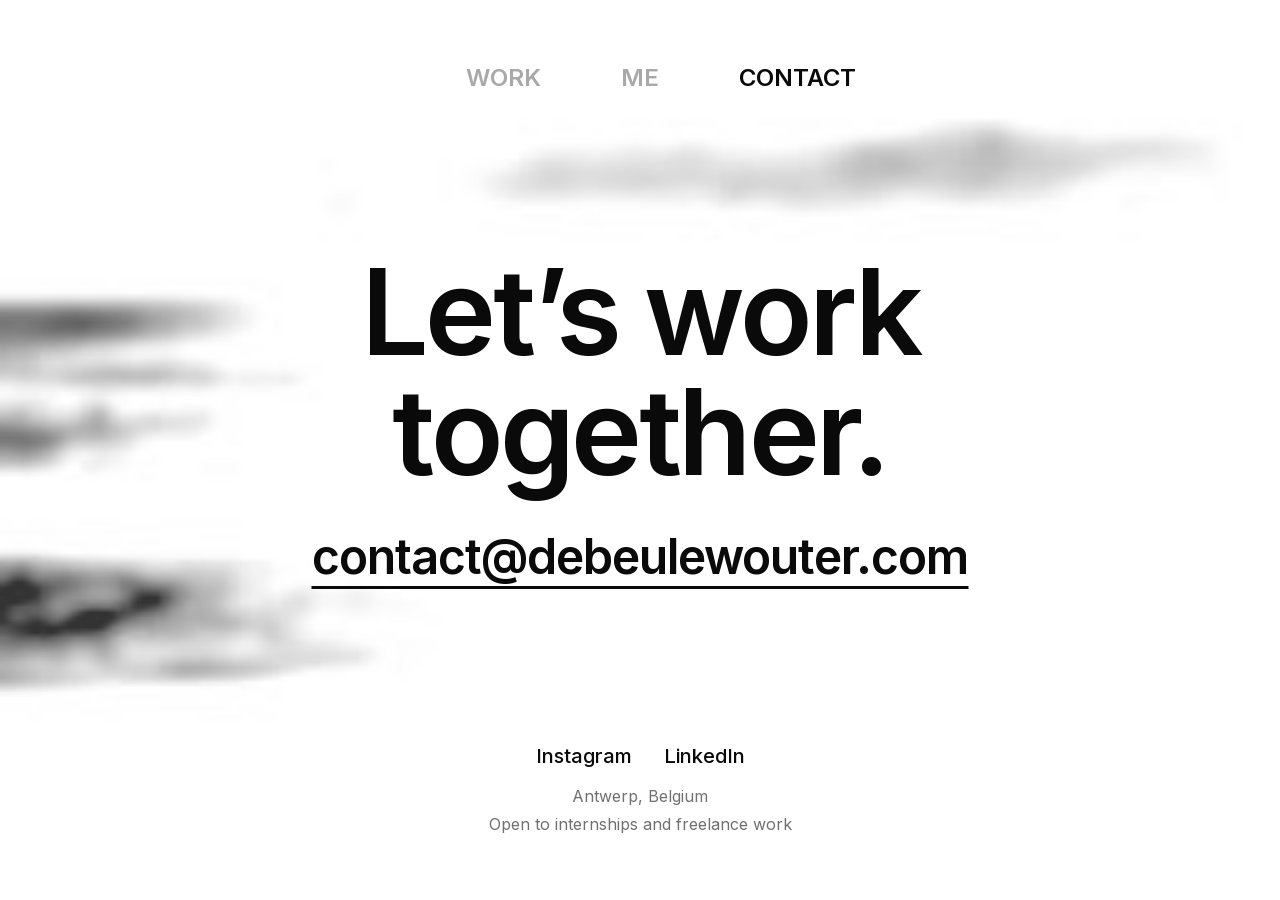
==== contact.html @ f474111e "upd" ====
<!DOCTYPE html>
<html lang="en">
<head>
  <meta charset="UTF-8">
  <meta name="viewport" content="width=device-width, initial-scale=1.0">
  <title>Contact · Wouter De Beule</title>

  <!-- De tekst die Google onder je naam toont, en het kaartje dat verschijnt als iemand je link deelt
       (WhatsApp, LinkedIn, iMessage). Het beeld heeft een volledig adres nodig, anders vinden die apps het niet. -->
  <meta name="description" content="Get in touch with Wouter De Beule, a graphic design student based in Antwerp. Open to internships and freelance work.">
  <meta property="og:type" content="website">
  <meta property="og:url" content="https://debeulewouter.com/contact.html">
  <meta property="og:title" content="Contact · Wouter De Beule">
  <meta property="og:description" content="Open to internships and freelance work.">
  <meta property="og:image" content="https://debeulewouter.com/images/project-02.jpg">
  <meta name="twitter:card" content="summary_large_image">

  <!-- Het lettertype staat in je eigen map: geen wachten op een andere server -->
  <link rel="preload" href="fonts/inter-latin.woff2" as="font" type="font/woff2" crossorigin>
  <link rel="stylesheet" href="css/style.css?v=2026-11-17c">

  <!-- Bewaart de video's op het toestel zodat ze meteen spelen (zie de uitleg bovenaan in js/videos.js).
       Staat hier en niet onderaan: de achtergrond heeft het nodig vóór de pagina getekend wordt. -->
  <script src="js/videos.js?v=2026-11-17"></script>

  <!-- Bezoekersstatistieken (Umami, zonder cookies). data-domains: alleen de echte site telt mee, niet je tests. -->
  <script defer src="https://cloud.umami.is/script.js" data-website-id="9738d61e-05c8-4a8d-b611-049cfe5210c3" data-domains="debeulewouter.com"></script>

  <!-- Staat je muis op een nav link? Dan haalt de browser die pagina alvast op,
       zodat de overgang meteen start als je klikt (Chrome, alleen via http zoals Live Server) -->
  <script type="speculationrules">
    { "prefetch": [{ "where": { "selector_matches": ".nav a" }, "eagerness": "moderate" }] }
  </script>
</head>
<body>

  <!-- PROEF: bewegende achtergrond. Een kleine, wazige video achter alles (zie .backdrop in css/style.css). -->
  <video class="backdrop" data-src="videos/backdrop.mp4?v=3" autoplay muted loop playsinline disablepictureinpicture aria-hidden="true" tabindex="-1"></video>

  <!-- De achtergrond loopt door van pagina naar pagina. Bij het verlaten bewaart de browser het beeld dat je
       op dat moment zag en de plek in de video. De volgende pagina toont dat beeld meteen (nog voor de video
       geladen is) en laat de video vanaf die plek verder lopen: je ziet geen sprong en geen herstart. -->
  <script>
    (() => {
      const video = document.currentScript.previousElementSibling;

      // Wat de vorige pagina bewaarde: het beeld dat je zag en de plek in de video
      const read = () => {
        try {
          return JSON.parse(sessionStorage.getItem('backdrop'));
        } catch (error) {
          return null;   // de browser mag niets onthouden (heel strenge privacy): de video begint dan vooraan
        }
      };

      // De video begint op de plek van het bewaarde beeld
      const resume = (saved) => {
        video.currentTime = saved.time;
        // Kent de video zijn lengte nog niet, dan onthoudt niet elke browser die plek: daarom nog eens zodra hij ze kent
        video.addEventListener('loadedmetadata', () => {
          if (Math.abs(video.currentTime - saved.time) > 0.1) video.currentTime = saved.time;
        }, { once: true });
      };

      // 1. Het bewaarde beeld staat er meteen, nog voor de video er is. Het begint even sterk als op de vorige
      //    pagina en gaat in 0,6 s zacht naar de sterkte van deze pagina (Work toont de achtergrond zachter).
      const saved = read();
      if (saved) {
        video.style.backgroundImage = `url(${saved.frame})`;
        video.animate([{ opacity: saved.level, offset: 0 }], { duration: 600, easing: 'ease' });   // offset 0 = het begin
      }

      // 2. De video zelf: van de schijf als hij daar bewaard is (zie js/videos.js), anders van het internet
      const source = video.dataset.src;
      const stored = typeof videoStore === 'undefined' ? Promise.resolve(null) : videoStore.local(source);
      stored.then((local) => {
        video.src = local || source;
        if (saved) resume(saved);
      });

      // 3. Bij het verlaten: bewaar het beeld van dit moment, de plek in de video en hoe sterk hij te zien was
      addEventListener('pagehide', () => {
        if (video.readyState < 2) return;   // nog geen beeld om te bewaren: het vorige blijft gelden
        const canvas = document.createElement('canvas');
        canvas.width = video.videoWidth;
        canvas.height = video.videoHeight;
        canvas.getContext('2d').drawImage(video, 0, 0);
        try {
          sessionStorage.setItem('backdrop', JSON.stringify({
            time: video.currentTime,
            frame: canvas.toDataURL('image/jpeg', 0.9),
            level: getComputedStyle(video).opacity,
          }));
        } catch (error) {
          // niets bewaard: de volgende pagina begint vooraan
        }
      });

      // Terug met de knop van de browser: die pagina staat er nog zoals je ze verliet, dus ook daar bijwerken
      addEventListener('pageshow', (event) => {
        const latest = event.persisted && read();
        if (latest) {
          video.style.backgroundImage = `url(${latest.frame})`;
          resume(latest);
        }
      });
    })();
  </script>

  <nav class="nav">
    <a href="work.html">WORK</a>
    <a href="me.html">ME</a>
    <a href="contact.html" aria-current="page">CONTACT</a>
  </nav>

  <main class="page page--contact">
    <section class="contact">

      <div class="contact__head">
        <h1 class="contact__title">Let’s work together.</h1>
        <a class="contact__mail" href="mailto:contact@debeulewouter.com">contact@debeulewouter.com</a>
      </div>

      <footer class="contact__footer">
        <!-- Je profielen. target="_blank" opent ze in een nieuw tabblad, zo blijft je portfolio open. -->
        <p class="contact__socials">
          <a href="https://www.instagram.com/debeulewouter/" target="_blank" rel="noopener">Instagram</a>
          <a href="https://www.linkedin.com/in/wouter-de-beule-013489438/" target="_blank" rel="noopener">LinkedIn</a>
        </p>
        <p class="contact__meta">Antwerp, Belgium</p>
        <p class="contact__meta">Open to internships and freelance work</p>
      </footer>

    </section>
  </main>
  <script src="js/nav.js?v=2026-11-06"></script>
  <script src="js/reveal.js?v=2026-11-06c"></script>

</body>
</html>
---- css/style.css ----
/* ==========================================================================
   1. Basis: kleuren, maten en lettertype op één plek
   ========================================================================== */

/* Inter, uit je eigen map. Eén bestand bevat alle diktes van 400 tot 600. */
@font-face {
  font-family: "Inter";
  font-style: normal;
  font-weight: 400 600;
  font-display: swap;
  src: url("../fonts/inter-latin.woff2") format("woff2");
}

:root {
  --black: #0a0a0a;
  --grey: #707070;
  --text: #4a4a4a;      /* lopende tekst: donkerder dan --grey, beter leesbaar */
  --light: #efefef;
  --white: #ffffff;

  /* De maateenheid van de site. Tot en met een scherm van 1920x1080 is dit gewoon 1px.
     Op een groter scherm groeit hij evenredig mee: op 4K is hij 2px en is alles precies twee keer zo groot.
     Schrijf maten daarom als calc(24 * var(--u)) in plaats van 24px (mobile en lage schermen mogen px gebruiken). */
  --u: max(1px, min(100vw / 1920, 100svh / 1080));

  --margin: calc(120 * var(--u));      /* marge links en rechts */
  --nav-top: calc(64 * var(--u));      /* afstand van de nav tot de bovenkant */
  --content-top: min(calc(80 * var(--u)), 8svh);  /* afstand tussen nav en content, kleiner op een laag scherm */

  /* Letterafstand. Inter is getekend voor kleine tekst: in een grote kop staan de letters daardoor te los.
     Hoe groter de letter, hoe dichter ze bij elkaar horen. Kleine tekst blijft zoals hij is. */
  --tracking-display: -0.03em;   /* de grote koppen */
  --tracking-title: -0.02em;     /* titels en grotere zinnen, vanaf ongeveer 20px */
}

*,
*::before,
*::after {
  box-sizing: border-box;
  margin: 0;
  padding: 0;
}

body {
  display: flex;
  flex-direction: column;
  min-height: 100svh;   /* svh: de hoogte die je echt ziet, ook met de balken van je gsm browser */
  font-family: "Inter", sans-serif;
  line-height: 1.2;
  color: var(--black);
  background: var(--white);
  -webkit-font-smoothing: antialiased;
}

/* Zetwerk zoals in InDesign: titels en korte zinnen in evenwichtige regels (balance),
   lopende tekst zonder eenzaam woordje op de laatste regel en met een rustige rechterkant (pretty).
   Zo stopt een regel niet op een rare plek. */
h1,
h2,
.case__story p:first-child {
  text-wrap: balance;
}

p,
dd {
  text-wrap: pretty;
}

/* Woorden die altijd samen op één regel blijven (bv. post-processing, nooit afbreken na "post-") */
.nowrap {
  white-space: nowrap;
}

a {
  color: inherit;
  text-decoration: none;
}

/* Tekst die je selecteert: zwart met witte letters, in plaats van het blauw van de browser */
::selection {
  background: var(--black);
  color: var(--white);
}

/* Geen grijs of blauw vlak meer als je op een gsm op een link of knop tikt */
a,
button {
  -webkit-tap-highlight-color: transparent;
}

/* Grijs vlak waar later een foto of beeld komt */
.placeholder {
  display: grid;
  place-items: center;
  background: var(--light);
  font-size: calc(14 * var(--u));
  font-weight: 500;
  color: var(--grey);
}


/* ==========================================================================
   2. Navigatie
   ========================================================================== */

/* Drie kolommen: links en rechts even breed, ME in het midden.
   Zo staat ME altijd exact in het midden van de pagina,
   ook al is CONTACT veel langer dan WORK. */
.nav {
  display: grid;
  grid-template-columns: 1fr auto 1fr;
  column-gap: calc(80 * var(--u));
  padding-top: var(--nav-top);
  font-size: calc(24 * var(--u));
  font-weight: 600;
}

.nav a:first-child {
  justify-self: end;
}

.nav a:last-child {
  justify-self: start;
}

.nav a {
  opacity: 0.35;
  transition: opacity 0.2s ease;
}

/* De pagina waar je bent, en de link waar je muis op staat (.is-hover zet js/nav.js) */
.nav a[aria-current="page"],
.nav a.is-hover {
  opacity: 1;
}

/* Klik: het woord veert een klein beetje in. Op de volgende pagina veert het terug (nav-release).
   will-change laat de grafische kaart schalen: de letters verspringen dan niet per pixel. */
@media (prefers-reduced-motion: no-preference) {
  .nav a {
    position: relative;
    transition: opacity 0.2s ease, scale 0.4s cubic-bezier(0.22, 1, 0.36, 1);
    will-change: scale;
  }

  /* :active zolang je indrukt, .is-pressed tot de pagina wisselt (js/nav.js) */
  .nav a:active,
  .nav a.is-pressed {
    scale: 0.94;
    transition-duration: 0.2s, 0.12s;
    transition-timing-function: ease, ease-out;
  }

  /* Onzichtbaar klikvlak, iets groter dan het woord. Zonder dit krimpt het woord onder je muis
     vandaan als je op de rand klikt: dan laat je naast de link los en telt de klik niet. */
  .nav a::after {
    content: "";
    position: absolute;
    inset: -8%;
  }
}

/* Home: alleen het woord PORTFOLIO in het midden. De letters komen één voor één van onder een rand
   omhoog, staan even stil en vertrekken dan één voor één naar boven. js/intro.js knipt het woord
   daarvoor in letters en gaat daarna door naar Work. Past altijd op één regel, ook op een smal scherm. */
.intro {
  flex: 1;
  display: grid;
  place-items: center;
  font-size: min(calc(120 * var(--u)), 15svh, 13vw);
  font-weight: 600;
  line-height: 1;
  letter-spacing: -0.02em;   /* hoofdletters hebben iets meer lucht nodig dan de andere grote koppen */
  opacity: 0;   /* onzichtbaar tot het lettertype er is, anders verspringen de letters */
}

.intro.is-playing {
  opacity: 1;
}

/* Het woord is een venster: wat erbuiten steekt, zie je niet. De letters staan eerst onder de rand,
   schuiven het venster in, en verlaten het later langs boven.
   line-height 0.8 maakt het venster net zo hoog als de hoofdletters zelf (met een haar speling voor de
   ronde letters, die altijd iets uitsteken): zo komen de letters precies uit hun eigen voetlijn. */
.intro__word {
  overflow: hidden;
  line-height: 0.8;
  white-space: nowrap;
}

.intro__letter {
  display: inline-block;   /* alleen zo kan een losse letter verschuiven */
}

/* Het tempo is dat van een filmtitel: niets heeft haast.
   --i is de plaats van de letter in het woord: elke letter start 55 milliseconden na de vorige.
   Binnenkomen: eerst 0,4 seconde stilte op het lege scherm, dan komen de letters. Ze remmen lang uit,
   zo landt elke letter zacht. Vertrekken start zacht en eindigt zacht: een letter die versnelt tot hij
   weg is, voelt alsof hij wordt afgekapt. */
@media (prefers-reduced-motion: no-preference) {
  .intro.is-playing .intro__letter {
    animation: letter-in 1.2s cubic-bezier(0.16, 1, 0.3, 1) backwards;
    animation-delay: calc(0.4s + var(--i) * 55ms);
  }

  /* .is-leaving zet js/intro.js erbij als het woord lang genoeg heeft gestaan */
  .intro.is-leaving .intro__letter {
    animation: letter-out 1.1s cubic-bezier(0.65, 0, 0.35, 1) forwards;
    animation-delay: calc(var(--i) * 55ms);
  }
}

@keyframes letter-in {
  from {
    translate: 0 105%;
  }
}

@keyframes letter-out {
  to {
    translate: 0 -105%;
  }
}

/* Wie "minder beweging" aanzet: het woord staat er meteen en vervaagt bij het vertrek */
@media (prefers-reduced-motion: reduce) {
  .intro.is-leaving {
    animation: intro-out 0.6s ease forwards;
  }
}

@keyframes intro-out {
  to {
    opacity: 0;
  }
}

/* Na de intro (work.html zet dan .from-intro op de pagina) bouwt Work zich trager op dan na een gewone klik.
   De intro is traag en rustig: valt de pagina er in het gewone tempo achteraan, dan voelt dat als een sprong.
   Eerst vaagt het menu in op het lege scherm. Terwijl dat nog bezig is, beginnen de kaarten, later en trager
   dan anders: de drie --piece getallen hieronder nemen het over van de gewone waarden in sectie 8 (piece-in).
   Ze staan op de Work pagina zelf en niet op html: zo opent een project daarna in het gewone tempo. */
@media (prefers-reduced-motion: no-preference) {
  /* Het menu: begint 0,3 seconde na het laden en doet er 2,6 seconden over, met een gelijkmatige
     curve die traag begint en traag eindigt. Een curve die vooraan hard gaat (zoals die van de kaarten)
     maakt het menu in een halve seconde al bijna zichtbaar: dat voelt snel. */
  html.from-intro .nav {
    animation: nav-in 2.6s cubic-bezier(0.37, 0, 0.63, 1) 0.3s backwards;
  }

  html.from-intro .page--work {
    --piece-wait: 1.3s;    /* zo lang na het laden start het eerste stuk: het menu is dan ongeveer half zichtbaar */
    --piece-step: 0.45s;   /* tijd tussen twee stukken */
    --piece-time: 2.2s;    /* zo lang doet elk stuk erover */
  }
}

@keyframes nav-in {
  from {
    opacity: 0;
  }
}


/* ==========================================================================
   3. Pagina inhoud
   ========================================================================== */

.page {
  flex: 1;
  padding: var(--content-top) var(--margin) var(--margin);
}


/* ==========================================================================
   4. Work: carrousel met projecten
   ========================================================================== */

/* De pagina vult het scherm. Carrousel en bolletjes staan verticaal in het midden,
   met boven en onder evenveel ruimte. De auto marges centreren, maar duwen op een
   klein scherm niets boven de nav uit (dat zou justify-content: center wel doen). */
.page--work {
  display: flex;
  flex-direction: column;
  padding-bottom: var(--content-top);
}

/* De rij met kaarten. Scrollen doet de browser zelf: met je trackpad of je vinger.
   scroll-snap laat elke kaart in het midden vastklikken.
   De rij loopt tot aan de randen van het scherm (negatieve marge),
   en de padding zorgt dat de eerste en laatste kaart ook in het midden kunnen staan.
   De kaart is nooit breder dan 840 px, en past altijd in de hoogte van het scherm. */
.work-grid {
  --card-width: min(calc(840 * var(--u)), 50vw, (100svh - calc(394 * var(--u))) * 1.5);

  position: relative;   /* js/work.js meet de kaarten vanaf hier */
  display: flex;
  gap: calc(48 * var(--u));
  margin-top: auto;
  margin-inline: calc(-1 * var(--margin));
  padding-inline: calc((100vw - var(--card-width)) / 2);
  /* Ruimte onderaan voor de kaarten die binnenkomen (piece-in), anders knipt de rij hun tekst af.
     De negatieve marge haalt die ruimte weer weg: alles blijft op dezelfde plek staan.
     Iets meer dan de 16px van de animatie: Firefox rondt soms een pixel af naar boven. */
  padding-bottom: 20px;
  margin-bottom: -20px;
  overflow-x: auto;
  overscroll-behavior-x: contain;
  scroll-snap-type: x mandatory;
  scrollbar-width: none;
}

.work-grid::-webkit-scrollbar {
  display: none;
}

/* Een kaart: het beeld over de hele breedte, daaronder de titel links en het jaar rechts,
   en het soort project klein eronder */
.card {
  display: grid;
  flex: 0 0 var(--card-width);
  grid-template-columns: minmax(0, 1fr) auto;
  align-content: start;
  column-gap: calc(16 * var(--u));
  scroll-snap-align: center;
}

/* De kaart in het midden is groot, de buren kleiner en vager.
   De browser koppelt deze animatie zelf aan het scrollen van de rij (view timeline).
   Dat draait buiten JavaScript om, op de grafische kaart: vloeiend, ook bij heel snel scrollen.
   Het bereik loopt van één kaartbreedte rechts van het midden tot één kaartbreedte links ervan.
   Oudere browsers slaan dit over, daar doet js/work.js het. */
@supports (animation-timeline: view()) {
  .card {
    animation: card-focus linear both;
    animation-timeline: view(inline);
    animation-range:
      cover calc(50% - var(--card-width))
      cover calc(50% + var(--card-width));
  }
}

@keyframes card-focus {
  0%,
  100% {
    scale: 0.9;
    opacity: 0.4;
  }

  50% {
    scale: 1;
    opacity: 1;
  }
}

.card__image {
  grid-column: 1 / -1;
  aspect-ratio: 3 / 2;
  margin-bottom: calc(16 * var(--u));
  overflow: hidden;
}

/* Video vult het kader. Klikken en vegen gaan door naar de kaart eronder. */
.card__image video {
  display: block;
  width: 100%;
  height: 100%;
  object-fit: cover;
  pointer-events: none;
}

.card__title {
  align-self: baseline;
  font-size: calc(24 * var(--u));
  font-weight: 600;
  letter-spacing: var(--tracking-title);
}

/* Het jaar rechts, op dezelfde lijn als de titel */
.card__year {
  align-self: baseline;
  font-size: calc(16 * var(--u));
  color: var(--grey);
}

.card__meta {
  grid-column: 1 / -1;
  margin-top: calc(6 * var(--u));
  font-size: calc(16 * var(--u));
  color: var(--grey);
}

/* "Coming soon": ziet eruit als een kaart, maar je kunt hem niet openen */
.card--soon {
  cursor: default;
}

.card--soon .card__image {
  letter-spacing: 0.12em;
}

.card--soon .card__title {
  color: var(--grey);
}

/* Onder de carrousel: de bolletjes */
.work-nav {
  display: flex;
  justify-content: center;
  margin-top: calc(32 * var(--u));
  margin-bottom: auto;
}

.work-dots {
  display: flex;
}

/* Maar één kaart: geen bolletjes (zie js/work.js) */
.work-dots[hidden] {
  display: none;
}

/* Het actieve bolletje wordt een streepje.
   De padding maakt de knop groter om op te klikken, zonder dat je het ziet. */
.work-dots__dot {
  width: calc(22 * var(--u));
  height: calc(22 * var(--u));
  padding: calc(8 * var(--u));
  border: 0;
  border-radius: calc(11 * var(--u));
  background: var(--black);
  background-clip: content-box;
  opacity: 0.2;
  cursor: pointer;
  transition: width 0.3s ease, opacity 0.3s ease;
}

/* aria-current zet js/work.js: zo hoort ook een schermlezer welk bolletje actief is, net als in de nav */
.work-dots__dot[aria-current="true"] {
  width: calc(40 * var(--u));
  opacity: 1;
}

@media (hover: hover) and (pointer: fine) {
  /* Met de muis kun je de carrousel slepen */
  .work-grid {
    cursor: grab;
  }
}

/* Tijdens het slepen: geen vastklikken (dat doet JavaScript bij het loslaten) en geen tekst selecteren */
.work-grid.is-dragging {
  scroll-snap-type: none;
  cursor: grabbing;
  user-select: none;
}

.work-grid.is-dragging .card {
  cursor: grabbing;
}


/* ==========================================================================
   5. Projectpagina: één project groot, als case study
   ========================================================================== */

/* Voorkomt dat de Work pagina eronder scrolt terwijl een project open is */
.no-scroll {
  overflow: hidden;
}

/* Een wit scherm over de hele Work pagina */
.project {
  position: fixed;
  inset: 0;
  z-index: 10;
  overflow: hidden;
  background: var(--white);
  opacity: 0;
  visibility: hidden;
  transition: opacity 0.3s ease, visibility 0.3s ease;
}

/* Terug met de terugknop van de browser: het project is meteen weg, zonder vervagen (zie js/project.js).
   Staat boven .is-open, zodat een project daarna weer gewoon invaagt. */
.project.is-instant {
  transition: none;
}

/* Meteen zichtbaar bij openen, zodat het kruisje direct focus kan krijgen */
.project.is-open {
  opacity: 1;
  visibility: visible;
  transition: opacity 0.3s ease, visibility 0s;
}

/* Het project vult het scherm en scrolt zelf naar beneden.
   Onderaan evenveel witruimte als links en rechts. */
.project__page {
  display: flex;
  flex-direction: column;
  height: 100%;
  overflow-y: auto;
  overscroll-behavior: contain;
  padding-bottom: var(--nav-top);
}

/* De bovenste rij van een project: een witte strook met rechts het kruisje, op de hoogte van het menu.
   Scrolt de pagina (op een gsm), dan blijft de strook bovenaan staan (sticky) en schuift het beeld
   eronderdoor: het kruisje staat dus altijd op wit. */
.project__bar {
  position: sticky;
  top: 0;
  z-index: 1;
  display: flex;
  justify-content: flex-end;
  padding: calc(var(--nav-top) - calc(10 * var(--u))) var(--margin) calc(22 * var(--u));
  background: var(--white);
}

/* Kruisje en geluidsknop: alleen het icoon, zonder bolletje eromheen (fijne lijnen, zie de svg's
   in work.html). De knop zelf is een onzichtbaar vlak van 48px rond het icoon, zodat je er makkelijk
   op klikt of tikt. */
.project__close,
.project__sound {
  display: grid;
  place-items: center;
  width: calc(48 * var(--u));
  height: calc(48 * var(--u));
  padding: 0;
  border: 0;
  background: none;
  cursor: pointer;
  outline: none;   /* geen rand eromheen als hij focus krijgt */
}

.project__close svg,
.project__sound svg {
  width: calc(24 * var(--u));
  height: calc(24 * var(--u));
}

/* Het kruisje is zwart op wit. De knop schuift 16px naar rechts, zodat de lijnen van het kruisje zelf
   (niet het onzichtbare vlak errond) gelijk liggen met de rechterrand van de pagina. */
.project__close {
  margin-right: calc(-16 * var(--u));
  color: var(--black);
}

/* Het kruisje draait een kwartslag als je muis erover gaat, en veert licht in als je klikt.
   Draaien alleen op toestellen met een muis: op een gsm blijft :hover hangen na een tik. */
@media (prefers-reduced-motion: no-preference) {
  .project__close {
    transition: rotate 0.5s cubic-bezier(0.22, 1, 0.36, 1), scale 0.3s cubic-bezier(0.22, 1, 0.36, 1);
  }

  .project__close:active {
    scale: 0.92;
    transition-duration: 0.5s, 0.12s;
  }
}

@media (hover: hover) {
  .project__close:hover {
    rotate: 90deg;
  }
}

/* Geluid: in de hoek rechtsonder van de grote video, een wit icoon in dezelfde stijl als het kruisje,
   met links ervan het schuifje voor het volume (.project__volume, verderop).
   Een zachte schaduw onder de lijnen houdt alles zichtbaar op een licht beeld.
   Alleen zichtbaar als de video groot staat én geluid heeft (zie js/project.js), en boven de laag met de
   grote video, anders kun je er niet op klikken. js/project.js zet in --zoom-right en --zoom-bottom
   waar die hoek ligt; --sound-gap is de afstand tot de rand van de video. */
.project__audio {
  --sound-gap: calc(16 * var(--u));
  position: fixed;
  right: calc(var(--zoom-right, 0px) + var(--sound-gap));
  bottom: calc(var(--zoom-bottom, 0px) + var(--sound-gap));
  z-index: 3;
  color: var(--white);
  filter: drop-shadow(0 1px 3px rgb(10 10 10 / 55%));
  opacity: 0;
  translate: 0 calc(8 * var(--u));
  visibility: hidden;   /* zie je hem niet, dan kom je er met de Tab toets ook niet op */
  pointer-events: none;
  /* Weggaan: meteen (0.12s), zodra de video begint te krimpen. Anders blijft het icoon los op het scherm hangen. */
  transition: opacity 0.12s ease, visibility 0.12s, translate 0s 0.12s;
}

/* Binnenkomen: pas als de video groot staat (die groeit 0.6s, zie zoomIn in js/project.js),
   dan vaagt het icoon in en schuift het een klein stukje omhoog naar zijn plek. */
.project.is-zoomed.has-sound .project__audio {
  opacity: 1;
  translate: 0 0;
  visibility: visible;
  pointer-events: auto;
  transition: opacity 0.4s ease 0.5s, visibility 0s 0.5s, translate 0.5s cubic-bezier(0.22, 1, 0.36, 1) 0.5s;
}

.project__sound {
  color: inherit;
}

/* Eén icoon tegelijk: golfjes (geluid aan) of een kruisje naast de luidspreker (geluid uit) */
.project__sound[aria-pressed="true"] .sound-off,
.project__sound[aria-pressed="false"] .sound-on {
  display: none;
}

/* Het schuifje voor het volume: een dunne witte lijn met een bolletje, links van het icoon.
   Zonder muis (gsm, tablet) bestaat het niet: daar regel je het volume met de knoppen van je toestel. */
.project__volume {
  display: none;
}

@media (hover: hover) and (pointer: fine) {
  /* --volume (0 tot 1) zet js/project.js: tot daar is de lijn helemaal wit, de rest is half doorzichtig.
     Het schuifje is even hoog als het icoon, zo ga je met je muis van het ene naar het andere
     zonder dat het weer dichtklapt. Dicht: onzichtbaar en een stukje naar rechts, achter het icoon. */
  .project__volume {
    --thumb: calc(12 * var(--u));
    --fill: calc(var(--thumb) / 2 + var(--volume, 1) * (100% - var(--thumb)));
    display: block;
    position: absolute;
    right: 100%;
    top: calc(50% - 24 * var(--u));
    width: calc(104 * var(--u));
    height: calc(48 * var(--u));
    margin: 0;
    padding: 0;
    appearance: none;
    -webkit-appearance: none;
    background: linear-gradient(to right, var(--white) var(--fill), rgb(255 255 255 / 40%) var(--fill)) center / 100% calc(2 * var(--u)) no-repeat;
    cursor: pointer;
    outline: none;
    opacity: 0;
    translate: calc(20 * var(--u)) 0;
    clip-path: inset(0 0 0 100%);   /* de lijn groeit van rechts naar links uit het icoon */
    pointer-events: none;
    /* Dichtgaan: even wachten (0.25s), zodat het niet dichtklapt als je muis er net naast schiet */
    transition: opacity 0.3s ease 0.25s, translate 0.4s cubic-bezier(0.4, 0, 0.2, 1) 0.25s, clip-path 0.4s cubic-bezier(0.4, 0, 0.2, 1) 0.25s;
  }

  /* Open: muis op het icoon of het schuifje, tijdens het slepen, of als je er met de Tab toets op staat */
  .project__audio:hover .project__volume,
  .project__volume:active,
  .project__audio:has(:focus-visible) .project__volume {
    opacity: 1;
    translate: 0 0;
    clip-path: inset(0);
    pointer-events: auto;
    transition: opacity 0.3s ease, translate 0.5s cubic-bezier(0.22, 1, 0.36, 1), clip-path 0.5s cubic-bezier(0.22, 1, 0.36, 1);
  }

  /* De lijn tekenen we zelf (background hierboven), dus de baan van de browser is leeg */
  .project__volume::-webkit-slider-runnable-track {
    height: 100%;
    background: none;
  }

  .project__volume::-moz-range-track {
    background: none;
  }

  /* Het bolletje. Bij WebKit staat het bovenaan in de baan, dus schuiven we het zelf naar het midden. */
  .project__volume::-webkit-slider-thumb {
    -webkit-appearance: none;
    width: var(--thumb);
    height: var(--thumb);
    margin-top: calc(18 * var(--u));   /* (48 - 12) / 2 */
    border: 0;
    border-radius: 50%;
    background: var(--white);
  }

  .project__volume::-moz-range-thumb {
    width: var(--thumb);
    height: var(--thumb);
    border: 0;
    border-radius: 50%;
    background: var(--white);
  }
}

/* Twee kolommen: links het beeld, rechts de titel en de info.
   Het beeld heeft de vorm van de video zelf (--hero-ratio, breedte gedeeld door hoogte, gezet door
   js/project.js), zo wordt er nooit iets weggesneden. Het is zo groot dat alles op het scherm past:
   de schermhoogte min de rij met het kruisje bovenaan (nav-top + 64px) en de witruimte onderaan (nav-top).
   Het beeld neemt nooit meer dan --hero-share van de breedte, zodat de tekst genoeg plaats heeft.
   --hero-size is de breedte van het beeld. Blijft er hoogte over, dan staat alles in het midden. */
.project__intro {
  --hero-ratio: 1;
  --hero-share: 0.55;
  --hero-size: min((100svh - 2 * var(--nav-top) - calc(64 * var(--u))) * var(--hero-ratio), (100vw - 2 * var(--margin)) * var(--hero-share));
  --hero-scale: 1;   /* js/project.js zet dit lager als de tekst anders niet past */
  display: grid;
  flex: 1 0 auto;
  align-content: center;
  grid-template-columns: calc(var(--hero-size) * var(--hero-scale)) minmax(0, 1fr);
  gap: clamp(calc(48 * var(--u)), 5vw, calc(96 * var(--u)));
  padding: 0 var(--margin);   /* de ruimte erboven zit in de rij met het kruisje (.project__bar) */
}

/* Een liggende video (16:9) mag breder zijn: anders wordt hij lager dan de tekst ernaast */
.project__intro--wide {
  --hero-share: 0.58;
}

/* Naast een brede video is de tekstkolom smaller: een kleinere titel blijft op één regel */
@media (min-width: 769px) and (min-height: 561px) and (orientation: landscape) {
  .project__intro--wide .project__title {
    font-size: clamp(calc(32 * var(--u)), min(3vw, 5.5svh), calc(96 * var(--u)));
  }
}

.project__hero {
  align-self: center;   /* is de tekst toch hoger dan het beeld (heel kleine schermen), dan staat het beeld in het midden ernaast */
  aspect-ratio: var(--hero-ratio);
  font-size: calc(14 * var(--u));
}

/* Een video in het project kun je aanklikken om hem groot te bekijken (zie js/project.js) */
.project__hero:has(video) {
  cursor: zoom-in;
}

/* De laag waarin de video groot staat. De rest van het project vervaagt eronder. */
.project-zoom {
  position: fixed;
  inset: 0;
  z-index: 2;
  cursor: zoom-out;
  outline: none;
}

.project-zoom video {
  position: fixed;
  display: block;
  object-fit: cover;
  transform-origin: 0 0;
}

.project__page {
  transition: opacity 0.4s ease;
}

.project.is-zoomed .project__page {
  opacity: 0;
  pointer-events: none;
}

.project__hero img,
.project__hero video {
  display: block;
  width: 100%;
  height: 100%;
  object-fit: cover;
}

/* Het beeld dat bij openen en sluiten vliegt: de zichtbare rechthoek met het beeld erin (zie js/project.js) */
.project-ghost {
  position: fixed;
  z-index: 11;
  overflow: hidden;
  pointer-events: none;
  transform-origin: 0 0;
}

.project-ghost__image {
  width: 100%;
  height: 100%;
}

/* Rechterkolom: titel, verhaal en info. De tekst hangt aan het beeld: de kolom is even hoog als het beeld,
   de titel begint op de bovenrand en de info eindigt op de onderrand (zie .case__info). Zo delen tekst
   en beeld drie lijnen: boven, onder en links.
   De tekst wordt nooit kleiner gemaakt om te passen (dan wordt hij slecht leesbaar):
   past hij niet, dan maakt js/project.js het beeld kleiner (--hero-scale). */
.project__content {
  display: flex;
  flex-direction: column;
  align-self: stretch;
  min-width: 0;
}

/* De letters groeien mee met de breedte en de hoogte van je scherm.
   margin-top: een hoofdletter begint 0.14em onder de bovenkant van zijn regel. Zoveel schuift de titel
   omhoog, zodat de bovenkant van de letters zelf (niet van de lege ruimte erboven) gelijk ligt met het beeld. */
.project__title {
  margin-top: -0.14em;
  font-size: clamp(calc(40 * var(--u)), min(5vw, 9svh), calc(96 * var(--u)));
  font-weight: 600;
  line-height: 1;
  letter-spacing: var(--tracking-display);
}

.project__case {
  display: flex;
  flex: 1;
  flex-direction: column;
  gap: clamp(calc(24 * var(--u)), 4.5svh, calc(48 * var(--u)));
  max-width: calc(760 * var(--u));   /* op een breed scherm geen eindeloos lange regels */
  margin-top: clamp(calc(20 * var(--u)), 3.5svh, calc(40 * var(--u)));
}

/* De info: een lijstje onder elkaar, links een klein grijs label en rechts de waarde, op dezelfde lijn.
   Geen lijnen. Bij elk project en op elk scherm dezelfde vorm: zo past het altijd, hoe lang een waarde ook is.
   margin-top auto duwt het lijstje naar de onderkant van de kolom, dus naar de onderrand van het beeld.
   De kleine negatieve marge onderaan zet de letters van de laatste regel op die rand (onder de letters
   zit altijd wat lege ruimte in een regel). */
.case__info {
  display: flex;
  order: 1;
  flex-direction: column;
  gap: clamp(calc(12 * var(--u)), 2svh, calc(20 * var(--u)));
  margin-top: auto;
  margin-bottom: calc(-4 * var(--u));
}

.case__info > div {
  display: flex;
  align-items: baseline;
  gap: calc(16 * var(--u));
}

.case__info dt {
  flex: 0 0 3.5em;   /* alle labels even breed: zo beginnen de waarden mooi onder elkaar */
  font-size: clamp(calc(14 * var(--u)), 1.5svh, calc(15 * var(--u)));
  color: var(--grey);
}

.case__info dd {
  font-size: clamp(calc(16 * var(--u)), 1.7svh, calc(18 * var(--u)));
  font-weight: 500;
}

/* De eerste zin groot, de rest rustiger in donkergrijs. Nooit kleiner dan 16px. */
.case__story {
  display: flex;
  flex-direction: column;
  gap: clamp(calc(12 * var(--u)), 2.2svh, calc(24 * var(--u)));
  font-size: clamp(calc(16 * var(--u)), min(1.05vw, 1.9svh), calc(20 * var(--u)));
  line-height: 1.55;
  color: var(--text);
}

.case__story p:first-child {
  font-size: clamp(calc(20 * var(--u)), min(1.7vw, 3svh), calc(32 * var(--u)));
  font-weight: 500;
  line-height: 1.3;
  letter-spacing: var(--tracking-title);
  color: var(--black);
}

@media (prefers-reduced-motion: reduce) {
  .project,
  .project__page,
  .project__close,
  .project__audio,
  .project .project__audio .project__volume {   /* zo lang geschreven om te winnen van de :hover regel van het schuifje */
    transition: none;
  }
}


/* ==========================================================================
   6. Me: foto links, tekst rechts
   ========================================================================== */

/* Ook Me past op het scherm zonder scrollen: de pagina is precies zo hoog als het scherm,
   en de foto krijgt de plaats die overblijft onder de nav. */
body:has(.page--me) {
  height: 100svh;
}

.page--me {
  display: flex;
  flex-direction: column;
  min-height: 0;
}

.me {
  display: grid;
  flex: 1;
  grid-template-columns: 1fr 1fr;
  grid-template-rows: minmax(0, 1fr);
  align-items: center;
  gap: calc(96 * var(--u));
  min-height: 0;
}

/* <picture> is alleen een doosje rond de foto om uit twee bestanden te kiezen (zie me.html).
   Voor de opmaak bestaat het niet: de foto zelf blijft het stuk dat de plaats inneemt. */
.me picture {
  display: contents;
}

/* <source> toont zelf niets, maar zou anders wel een vakje in het rooster innemen */
.me source {
  display: none;
}

/* De foto is nooit hoger dan de plaats die er is.
   Is het scherm laag, dan wordt het kader iets breder dan hoog en valt er wat van de foto weg. */
.me__photo {
  width: 100%;
  height: auto;
  max-height: 100%;
  aspect-ratio: 816 / 787;
  object-fit: cover;   /* vult het kader, wat te veel is valt aan de randen weg */
  object-position: 50% 10%;   /* snijden we bij, dan vooral onderaan: je hoofd blijft altijd in beeld */
}

.me__text {
  display: flex;
  flex-direction: column;
  gap: calc(40 * var(--u));
}

.me__title {
  font-size: calc(64 * var(--u));
  font-weight: 600;
  line-height: 1.1;
  letter-spacing: var(--tracking-display);
}

/* Donkergrijs zoals het verhaal op de projectpagina: de kop is zwart, de lopende tekst rustiger */
.me__intro {
  font-size: calc(24 * var(--u));
  line-height: 1.5;
  letter-spacing: var(--tracking-title);
  color: var(--text);
}


/* ==========================================================================
   7. Contact: kop in het midden, info als footer onderaan
   ========================================================================== */

/* De pagina vult het hele scherm. Onderaan dezelfde ruimte als de nav bovenaan. */
.page--contact {
  display: flex;
  flex-direction: column;
  padding-bottom: var(--nav-top);
}

.contact {
  display: flex;
  flex: 1;
  flex-direction: column;
  gap: var(--content-top);
  width: 100%;
}

/* margin-block: auto verdeelt de vrije ruimte gelijk boven en onder de kop.
   Zo staat hij precies in het midden tussen de nav en de footer. */
.contact__head {
  display: flex;
  flex-direction: column;
  align-items: center;
  gap: min(calc(40 * var(--u)), 4svh);
  margin-block: auto;
  text-align: center;
}

.contact__title {
  font-size: min(calc(120 * var(--u)), 15svh);   /* op een laag scherm iets kleiner, zodat alles past */
  font-weight: 600;
  line-height: 1;
  letter-spacing: var(--tracking-display);
}

.contact__mail {
  font-size: min(calc(48 * var(--u)), 6svh);
  font-weight: 600;
  letter-spacing: var(--tracking-title);
  text-decoration: underline;
  /* De lijn net onder de staartjes van j en g, en zonder onderbrekingen.
     Anders blijft er tussen @ en g een los stukje lijn over dat op een punt lijkt. */
  text-underline-offset: 0.25em;
  text-decoration-thickness: 0.06em;
  text-decoration-skip-ink: none;
}

/* Footer: socials op één regel, daaronder locatie en beschikbaarheid in het grijs */
.contact__footer {
  display: flex;
  flex-direction: column;
  align-items: center;
  gap: calc(4 * var(--u));
  text-align: center;
}

.contact__socials {
  display: flex;
  gap: calc(32 * var(--u));
  margin-bottom: calc(12 * var(--u));
  font-size: calc(20 * var(--u));
  font-weight: 500;
}

/* Alleen met een muis: op een touchscherm blijft :hover hangen na een tik */
@media (hover: hover) {
  .contact__socials a:hover {
    text-decoration: underline;
  }
}

.contact__meta {
  font-size: calc(16 * var(--u));
  line-height: 1.5;
  color: var(--grey);
}


/* ==========================================================================
   8. Overgangen tussen pagina's
   ========================================================================== */

/* Klik je naar een andere pagina, dan maakt de browser een foto van de oude en de nieuwe
   pagina en animeert hij daartussen (View Transitions). Geen JavaScript nodig.
   Browsers die dit nog niet kennen, wisselen gewoon zoals vroeger. */
@view-transition {
  navigation: auto;
}

/* Elk woord in de nav krijgt een eigen naam. Staat het op de nieuwe pagina ergens anders
   of groter, dan vliegt het van de oude plek naar de nieuwe.
   Zo krimpen de grote woorden van Home naar de nav bovenaan. */
.nav a:nth-child(1) {
  view-transition-name: nav-work;
}

.nav a:nth-child(2) {
  view-transition-name: nav-me;
}

.nav a:nth-child(3) {
  view-transition-name: nav-contact;
}

::view-transition-group(*) {
  animation-duration: 0.5s;
  animation-timing-function: cubic-bezier(0.22, 1, 0.36, 1);
}

/* De inhoud van de pagina (alles in <main>) krijgt ook een eigen naam. Zo wisselt alleen de inhoud,
   en schuift wat erachter ligt (de achtergrondvideo) niet mee weg. */
main {
  view-transition-name: page;
}

/* Wat achter de inhoud ligt doet niet mee aan de overgang: daar maakt de browser geen foto van.
   Een foto staat stil, en zo bleef de achtergrond bij elke wissel een halve seconde hangen.
   Nu zie je meteen de echte video van de nieuwe pagina, en die loopt verder waar de vorige stopte
   (zie het script na de <video class="backdrop"> in elke pagina). */
:root {
  view-transition-name: none;
}

/* De inhoud: de oude schuift snel een beetje omhoog en vervaagt,
   daarna komt de nieuwe van iets lager in beeld. */
::view-transition-old(page) {
  animation: page-out 0.18s ease-out both;
}

/* Wacht tot de oude pagina bijna weg is, zo lopen ze niet door elkaar */
::view-transition-new(page) {
  animation: page-in 0.45s cubic-bezier(0.22, 1, 0.36, 1) 0.12s both;
}

@keyframes page-out {
  to {
    opacity: 0;
    translate: 0 -24px;
  }
}

@keyframes page-in {
  from {
    opacity: 0;
    translate: 0 32px;
  }
}

/* De menuwoorden staan op elke pagina op dezelfde plek, dus hun vak hoeft niet mee te bewegen.
   Zo'n vak rekent de browser beeldje voor beeldje uit terwijl de nieuwe pagina nog laadt, en dat hapert.
   Alleen schalen en vervagen doet de grafische kaart zelf. Het aangeklikte woord (.is-pressed staat
   op 0.94) veert vanaf daar terug. */
::view-transition-group(nav-work),
::view-transition-group(nav-me),
::view-transition-group(nav-contact) {
  animation-name: none;   /* niet "animation: none": de woorden erven hiervan hun duur en vervagen dan niet */
}

html:has(.nav a:nth-child(1)[aria-current="page"])::view-transition-image-pair(nav-work),
html:has(.nav a:nth-child(2)[aria-current="page"])::view-transition-image-pair(nav-me),
html:has(.nav a:nth-child(3)[aria-current="page"])::view-transition-image-pair(nav-contact) {
  animation: nav-release 0.5s cubic-bezier(0.22, 1, 0.36, 1) both;
}

@keyframes nav-release {
  from {
    scale: 0.94;
  }
}

/* Wie "minder beweging" aanzet, wisselt gewoon zonder animatie */
@media (prefers-reduced-motion: reduce) {
  @view-transition {
    navigation: none;
  }
}

/* Work, Me, Contact en de projectpagina: de stukken komen één voor één in beeld.
   --step is de plaats in de rij: elke stap start 0.3s later dan de vorige.
   De eerste start pas na 0.6s, als de overgang tussen de pagina's helemaal klaar is. Bewegen ze tijdens
   die overgang, dan flikkert het op het moment dat de browser naar de echte pagina wisselt.
   "backwards" houdt een stuk onzichtbaar tot zijn beurt; na afloop blijft er niets van de animatie over.
   De drie getallen (1.2s, 0.6s, 0.3s) zijn de gewone waarden. Na de intro gelden tragere:
   die staan bij .from-intro in sectie 2 en komen hier binnen via --piece-time, --piece-wait en --piece-step. */
@media (prefers-reduced-motion: no-preference) {
  .me__photo,
  .me__title,
  .me__intro,
  .contact__title,
  .contact__mail,
  .contact__socials,
  .contact__meta,
  .card__image,
  .card__title,
  .card__year,
  .card__meta,
  .work-nav,
  .is-entering .project__title,
  .is-entering .case__story,
  .is-entering .case__info {
    animation: piece-in var(--piece-time, 1.2s) cubic-bezier(0.4, 0, 0.2, 1) backwards;   /* zachte start, geen plotse sprong */
    animation-delay: calc(var(--piece-wait, 0.6s) + var(--step, 0) * var(--piece-step, 0.3s));
  }

  /* Work: de kaart in het midden stuk voor stuk (beeld, titel en jaar, soort project),
     dan de kaarten ernaast, dan de bolletjes. De .card zelf animeert niet: die heeft al card-focus. */
  .card {
    --step: 3;
  }

  .card--first .card__image {
    --step: 0;
  }

  .me__title,
  .contact__mail,
  .card--first .card__title,
  .card--first .card__year {
    --step: 1;
  }

  .me__intro,
  .contact__socials,
  .card--first .card__meta {
    --step: 2;
  }

  .contact__socials + .contact__meta {
    --step: 3;
  }

  .work-nav {
    --step: 4;
  }

  .contact__meta + .contact__meta {
    --step: 4;
  }

  /* Projectpagina: het beeld vliegt eerst naar zijn plek (0.7s, zie js/project.js; na 0.6s is het er bijna),
     daarna komen titel (stap 0), verhaal en info. js/project.js zet .is-entering bij elke keer openen. */
  .is-entering .case__story {
    --step: 1;
  }

  .is-entering .case__info {
    --step: 2;
  }
}

@keyframes piece-in {
  from {
    opacity: 0;
    translate: 0 16px;
  }
}


/* ==========================================================================
   9. Mobile: alles onder elkaar, kleinere maten
   ========================================================================== */

/* Kleinere computerschermen en tablets: minder witruimte links en rechts op de projectpagina,
   zodat het beeld en de tekst meer plaats hebben */
@media (min-width: 769px) and (max-width: 1200px) {
  .project {
    --margin: 48px;
  }

  /* Me: minder ruimte tussen foto en tekst, en iets kleinere tekst,
     zodat de tekst niet hoger wordt dan de foto */
  .me {
    gap: 48px;
  }

  .me__title {
    font-size: 48px;
  }

  .me__intro {
    font-size: 20px;
  }
}

@media (max-width: 768px) {
  :root {
    --margin: 24px;
    --nav-top: 32px;
    --content-top: min(48px, 6svh);   /* op een lage gsm minder witruimte */
  }

  .nav {
    column-gap: 32px;
    font-size: 16px;
  }

  /* Work: smallere kaarten met staande beelden.
     Is je scherm laag, dan wordt de kaart kleiner, zodat alles past zonder te scrollen.
     Alles behalve het beeld: 178px (nav, titel, jaar, bolletjes) plus de witruimte boven en onder.
     Het beeld is 4:5, dus de breedte is 0.8 keer de hoogte. */
  .work-grid {
    --card-width: min(78vw, (100svh - 178px - 2 * var(--content-top)) * 0.8);

    gap: 16px;
  }

  .card__image {
    aspect-ratio: 4 / 5;
    margin-bottom: 12px;
    font-size: 12px;
  }

  .card__title {
    font-size: 20px;
  }

  .card__year,
  .card__meta {
    font-size: 14px;
  }

  .card__meta {
    margin-top: 4px;
  }

  .work-nav {
    margin-top: 24px;
  }

  /* Projectpagina: alles onder elkaar. De knoppen zijn hier 44px: groot genoeg om met je vinger te raken. */
  .project__bar {
    padding: calc(var(--nav-top) - 12px) var(--margin) 8px;
  }

  .project__close,
  .project__sound {
    width: 44px;
    height: 44px;
  }

  .project__close svg,
  .project__sound svg {
    width: 22px;
    height: 22px;
  }

  .project__close {
    margin-right: -15px;
  }

  .project__audio {
    --sound-gap: 12px;
  }

  /* Op mobile onder elkaar: beeld, titel, verhaal, info. Het beeld staat altijd over de volle breedte,
     in de vorm van de video zelf (een foto is 4:5), en wordt nooit kleiner gemaakt.
     Past niet alles op het scherm, dan scrolt de pagina: dat is rustiger dan een verkleind beeld
     met een leeg vlak ernaast. */
  .project__intro {
    align-content: start;   /* het beeld begint bij elk project op dezelfde plek, vlak onder de bovenste rij */
    grid-template-columns: minmax(0, 1fr);
    gap: 24px;
  }

  .project__hero {
    aspect-ratio: 4 / 5;
    font-size: 12px;
  }

  .project__hero--video {
    aspect-ratio: var(--hero-ratio);
  }

  .project__title {
    font-size: 32px;
    line-height: 1.05;
  }

  .project__case {
    gap: 28px;
    margin-top: 14px;
  }

  /* Info: hetzelfde lijstje als op de computer, iets compacter */
  .case__info {
    gap: 12px;
  }

  .case__info dt {
    font-size: 14px;
  }

  .case__info dd {
    font-size: 16px;
  }

  .case__story {
    gap: 12px;
    font-size: 16px;
  }

  .case__story p:first-child {
    font-size: 20px;
    line-height: 1.35;
  }

  /* Genoeg lucht onder de laatste regel als je tot het einde scrolt */
  .project__page {
    padding-bottom: 40px;
  }

  /* Me: foto boven, tekst eronder. De tekst krijgt altijd zijn plaats,
     de foto krimpt in de hoogte tot alles op het scherm past. */
  .me {
    display: flex;
    flex-direction: column;
    justify-content: center;   /* op een hoge gsm: foto en tekst samen in het midden */
    gap: 32px;
  }

  .me__photo {
    flex: 0 1 auto;
    min-height: 0;
    max-height: none;
    aspect-ratio: 354 / 400;
  }

  .me__text {
    flex-shrink: 0;
    gap: 20px;
  }

  .me__title {
    font-size: 36px;
  }

  .me__intro {
    font-size: 18px;
  }

  /* Contact: alles in het midden, net als de nav */
  .contact {
    text-align: center;
  }

  .contact__head {
    gap: 24px;
  }

  .contact__title {
    font-size: 48px;
    line-height: 1.05;
  }

  /* Het mailadres is ongeveer 14.3 keer zo breed als de lettergrootte.
     Op een smalle telefoon wordt de letter net zo klein dat het binnen de marges past. */
  .contact__mail {
    font-size: min(22px, (100vw - 2 * var(--margin)) / 14.3);
  }

  .contact__socials {
    gap: 24px;
    font-size: 16px;
  }

  .contact__meta {
    font-size: 14px;
  }
}


/* ==========================================================================
   10. Lage schermen: een gsm die je liggend houdt, of een laag browservenster
   Er is weinig hoogte, dus alles compacter, en beeld en tekst naast elkaar
   in plaats van onder elkaar. Zo past elke pagina nog zonder scrollen.
   ========================================================================== */

@media (max-height: 560px) and (orientation: landscape) {
  :root {
    --margin: 32px;
    --nav-top: 20px;
    --content-top: 16px;
  }

  .nav {
    column-gap: 32px;
    font-size: 16px;
  }

  /* Work: liggende beelden (3:2). 164px is alles behalve het beeld:
     nav, titel, bolletjes en witruimte. */
  .work-grid {
    --card-width: min(60vw, (100svh - 164px) * 1.5);

    gap: 16px;
  }

  .card__image {
    aspect-ratio: 3 / 2;
    margin-bottom: 8px;
  }

  .card__title {
    font-size: 16px;
  }

  .card__year,
  .card__meta {
    font-size: 14px;
  }

  .card__meta {
    margin-top: 2px;
  }

  .work-nav {
    margin-top: 12px;
  }

  /* Projectpagina: het beeld links, de tekst rechts */
  .project__bar {
    padding: calc(var(--nav-top) - 10px) var(--margin) 0;
  }

  .project__close,
  .project__sound {
    width: 40px;
    height: 40px;
  }

  .project__close svg,
  .project__sound svg {
    width: 20px;
    height: 20px;
  }

  .project__close {
    margin-right: -13px;
  }

  .project__audio {
    --sound-gap: 12px;
  }

  .project__intro {
    --hero-size: min((100svh - 2 * var(--nav-top) - 40px) * var(--hero-ratio), (100vw - 2 * var(--margin)) * 0.45);
    grid-template-columns: calc(var(--hero-size) * var(--hero-scale)) minmax(0, 1fr);
    gap: 32px;
  }

  /* Naast de tekst heeft het beeld weer de vorm van de video (de gsm-regel hierboven maakt een foto 4:5) */
  .project__hero {
    aspect-ratio: var(--hero-ratio);
  }

  .project__page {
    padding-bottom: var(--nav-top);
  }

  .project__title {
    font-size: 26px;
  }

  .project__case {
    gap: 10px;
    margin-top: 4px;
  }

  .case__info {
    gap: 4px;
  }

  .case__info dt {
    font-size: 14px;
  }

  .case__info dd {
    font-size: 16px;
  }

  .case__story {
    gap: 6px;
    font-size: 16px;
    line-height: 1.4;
  }

  .case__story p:first-child {
    font-size: 18px;
    line-height: 1.25;
  }

  /* Me: foto links, tekst rechts */
  .page--me {
    padding-bottom: var(--nav-top);
  }

  .me {
    display: grid;
    grid-template-columns: minmax(0, 2fr) minmax(0, 3fr);
    grid-template-rows: minmax(0, 1fr);
    gap: 32px;
  }

  .me__photo {
    max-height: 100%;
    aspect-ratio: 1 / 1;
  }

  .me__text {
    gap: 12px;
  }

  .me__title {
    font-size: 26px;
  }

  .me__intro {
    font-size: 16px;
    line-height: 1.45;
  }

  /* Contact */
  .contact__head {
    gap: 12px;
  }

  .contact__title {
    font-size: min(48px, 12svh);
  }

  .contact__mail {
    font-size: min(22px, 6svh);
  }

  .contact__socials {
    gap: 24px;
    margin-bottom: 4px;
    font-size: 15px;
  }

  .contact__meta {
    font-size: 14px;
  }
}


/* ==========================================================================
   11. Me op een lage gsm en op een staande tablet
   ========================================================================== */

/* Liggende gsm met heel weinig hoogte: het jaar staat al op de kaart in de carrousel, dus dat laten we
   op de projectpagina weg. Zo blijft het beeld naast de tekst groter. */
@media (max-height: 400px) and (orientation: landscape) {
  .case__info > .case__year {
    display: none;
  }
}

/* Lage gsm (rechtop): iets kleinere tekst, zodat de foto genoeg plaats houdt */
@media (max-width: 768px) and (max-height: 600px) and (orientation: portrait) {
  /* Klein genoeg om een lange titel op één regel te houden, ook op de smalste gsm */
  .project__title {
    font-size: 26px;
  }

  /* De kaart is hier smal: een lange titel moet naast het jaar passen */
  .card__title {
    font-size: 18px;
  }

  .me {
    gap: 20px;
  }

  .me__text {
    gap: 12px;
  }

  .me__title {
    font-size: 28px;
  }

  .me__intro {
    font-size: 16px;
  }
}

/* Staande tablet: naast elkaar worden de kolommen te smal,
   dus foto boven en tekst eronder, samen in het midden.
   Ook op de projectpagina, net als op een gsm: het beeld over de volle breedte bovenaan in de vorm van
   de video (een foto is 3:2), de tekst eronder, en de pagina scrolt als niet alles past. */
@media (min-width: 769px) and (max-width: 1200px) and (orientation: portrait) {
  .project__intro {
    align-content: start;
    grid-template-columns: minmax(0, 1fr);
    gap: 40px;
  }

  .project__hero {
    aspect-ratio: 3 / 2;
  }

  .project__hero--video {
    aspect-ratio: var(--hero-ratio);
  }

  .project__content {
    align-self: start;
  }

  .me {
    display: flex;
    flex-direction: column;
    justify-content: center;
    gap: 48px;
  }

  .me__photo {
    flex: 0 1 auto;
    min-height: 0;
    max-height: none;
  }

  .me__text {
    flex-shrink: 0;
  }
}


/* ==========================================================================
   PROEF: bewegende achtergrond (video achter glas). Bevalt het niet: dit hele blok weg,
   net als de <video class="backdrop"> bovenaan in de vier pagina's.
   ========================================================================== */

/* De video ligt achter alles en vult het scherm. Hij is al bewerkt in het bestand zelf (videos/backdrop.mp4):
   wazig, omgekeerd (de donkere zee is wit, het licht op het water is zwart) en lichter getrokken.
   De browser hoeft dus niets te vervagen.
   opacity: hoe zwart de accenten zijn. 1 = zuiver zwart, lager = grijzer.
   background: het beeld dat je ziet zolang de video zelf nog geen beeld heeft, op dezelfde manier
   uitgesneden als de video. Het script na de <video> in elke pagina zet daar het laatste beeld van de
   vorige pagina in. Bij je allereerste pagina is er nog geen vorig beeld: daarvoor staat het eerste beeld
   van de video hieronder in --backdrop-start. */
.backdrop {
  position: fixed;
  inset: 0;
  z-index: -1;
  width: 100%;
  height: 100%;
  object-fit: cover;
  background: var(--backdrop-start) center / cover no-repeat;
  opacity: 0.8;
  pointer-events: none;
}

/* Het eerste beeld van de achtergrondvideo, als tekst in dit bestand (3 KB) in plaats van als apart bestand:
   zo staat het er meteen bij de eerste tekenbeurt, zonder dat de browser er nog iets voor moet ophalen.
   Nieuwe achtergrondvideo? Dan moet deze lange regel opnieuw gemaakt worden uit het eerste beeld. */
:root {
  --backdrop-start: url("[data-uri]");
}

/* Op Work zachter: daar spelen je eigen video's, en de kaarten opzij zijn half doorzichtig,
   dus een sterke achtergrond schemert door die beelden heen.
   Kom je van een pagina met een andere sterkte, dan gaat de video er zacht naartoe in plaats van te
   verspringen: dat doet het script na de <video> in elke pagina. */
body:has(.page--work) .backdrop {
  opacity: 0.3;
}

/* Een geopend project is doorzichtig, zodat je ook daar de achtergrond ziet.
   Het menu en de carrousel eronder vervagen dan zelf, anders zie je ze erdoorheen. */
.project,
.project__bar {
  background: none;
}

/* Waar het project scrolt (gsm rechtop, staande tablet) is de rij met het kruisje weer een witte strook:
   het beeld schuift eronderdoor en het kruisje staat altijd op wit, niet over je video. */
@media (max-width: 768px), (min-width: 769px) and (max-width: 1200px) and (orientation: portrait) {
  .project__bar {
    background: var(--white);
  }
}

/* Een liggende gsm scrolt niet: daar geen strook */
@media (max-height: 560px) and (orientation: landscape) {
  .project__bar {
    background: none;
  }
}

.nav,
main {
  transition: opacity 0.3s ease;
}

body.no-scroll .nav,
body.no-scroll main {
  opacity: 0;
}
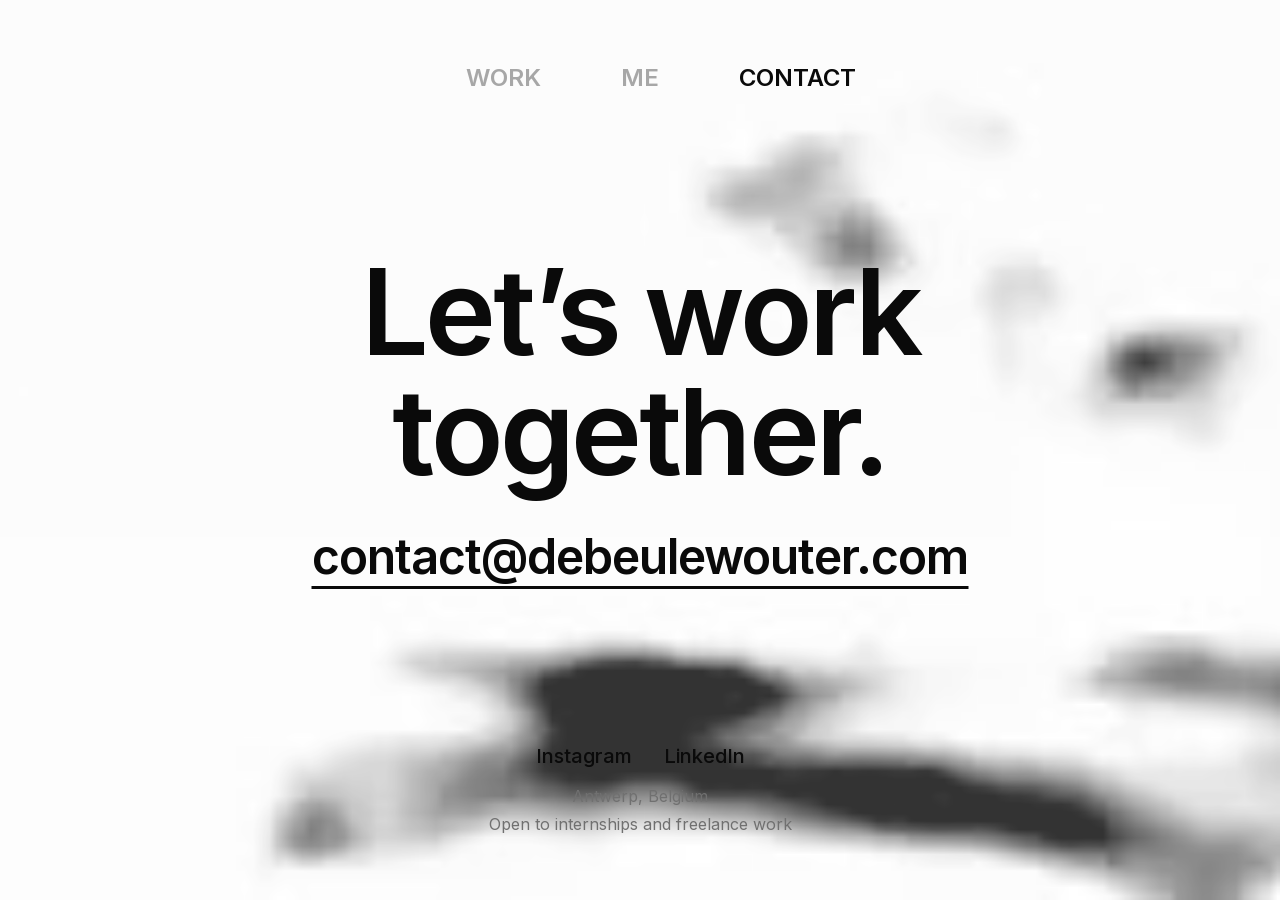
==== commit a084d18b: "update" ====
--- a/contact.html
+++ b/contact.html
@@ -17,7 +17,7 @@
 
   <!-- Het lettertype staat in je eigen map: geen wachten op een andere server -->
   <link rel="preload" href="fonts/inter-latin.woff2" as="font" type="font/woff2" crossorigin>
-  <link rel="stylesheet" href="css/style.css?v=2026-11-17c">
+  <link rel="stylesheet" href="css/style.css?v=2026-11-17f">
 
   <!-- Bewaart de video's op het toestel zodat ze meteen spelen (zie de uitleg bovenaan in js/videos.js).
        Staat hier en niet onderaan: de achtergrond heeft het nodig vóór de pagina getekend wordt. -->
@@ -35,7 +35,7 @@
 <body>
 
   <!-- PROEF: bewegende achtergrond. Een kleine, wazige video achter alles (zie .backdrop in css/style.css). -->
-  <video class="backdrop" data-src="videos/backdrop.mp4?v=3" autoplay muted loop playsinline disablepictureinpicture aria-hidden="true" tabindex="-1"></video>
+  <video class="backdrop" data-src="videos/backdrop.mp4?v=6" autoplay muted loop playsinline disablepictureinpicture aria-hidden="true" tabindex="-1"></video>
 
   <!-- De achtergrond loopt door van pagina naar pagina. Bij het verlaten bewaart de browser het beeld dat je
        op dat moment zag en de plek in de video. De volgende pagina toont dat beeld meteen (nog voor de video
@@ -44,10 +44,12 @@
     (() => {
       const video = document.currentScript.previousElementSibling;
 
-      // Wat de vorige pagina bewaarde: het beeld dat je zag en de plek in de video
+      // Wat de vorige pagina bewaarde: het beeld dat je zag en de plek in de video.
+      // Hoort het bij een andere (oudere) achtergrondvideo, dan telt het niet.
       const read = () => {
         try {
-          return JSON.parse(sessionStorage.getItem('backdrop'));
+          const kept = JSON.parse(sessionStorage.getItem('backdrop'));
+          return kept && kept.source === video.dataset.src ? kept : null;
         } catch (error) {
           return null;   // de browser mag niets onthouden (heel strenge privacy): de video begint dan vooraan
         }
@@ -87,6 +89,7 @@
         canvas.getContext('2d').drawImage(video, 0, 0);
         try {
           sessionStorage.setItem('backdrop', JSON.stringify({
+            source: video.dataset.src,
             time: video.currentTime,
             frame: canvas.toDataURL('image/jpeg', 0.9),
             level: getComputedStyle(video).opacity,
--- a/css/style.css
+++ b/css/style.css
@@ -1694,7 +1694,7 @@
    zo staat het er meteen bij de eerste tekenbeurt, zonder dat de browser er nog iets voor moet ophalen.
    Nieuwe achtergrondvideo? Dan moet deze lange regel opnieuw gemaakt worden uit het eerste beeld. */
 :root {
-  --backdrop-start: url("[data-uri]");
+  --backdrop-start: url("[data-uri]");
 }
 
 /* Op Work zachter: daar spelen je eigen video's, en de kaarten opzij zijn half doorzichtig,
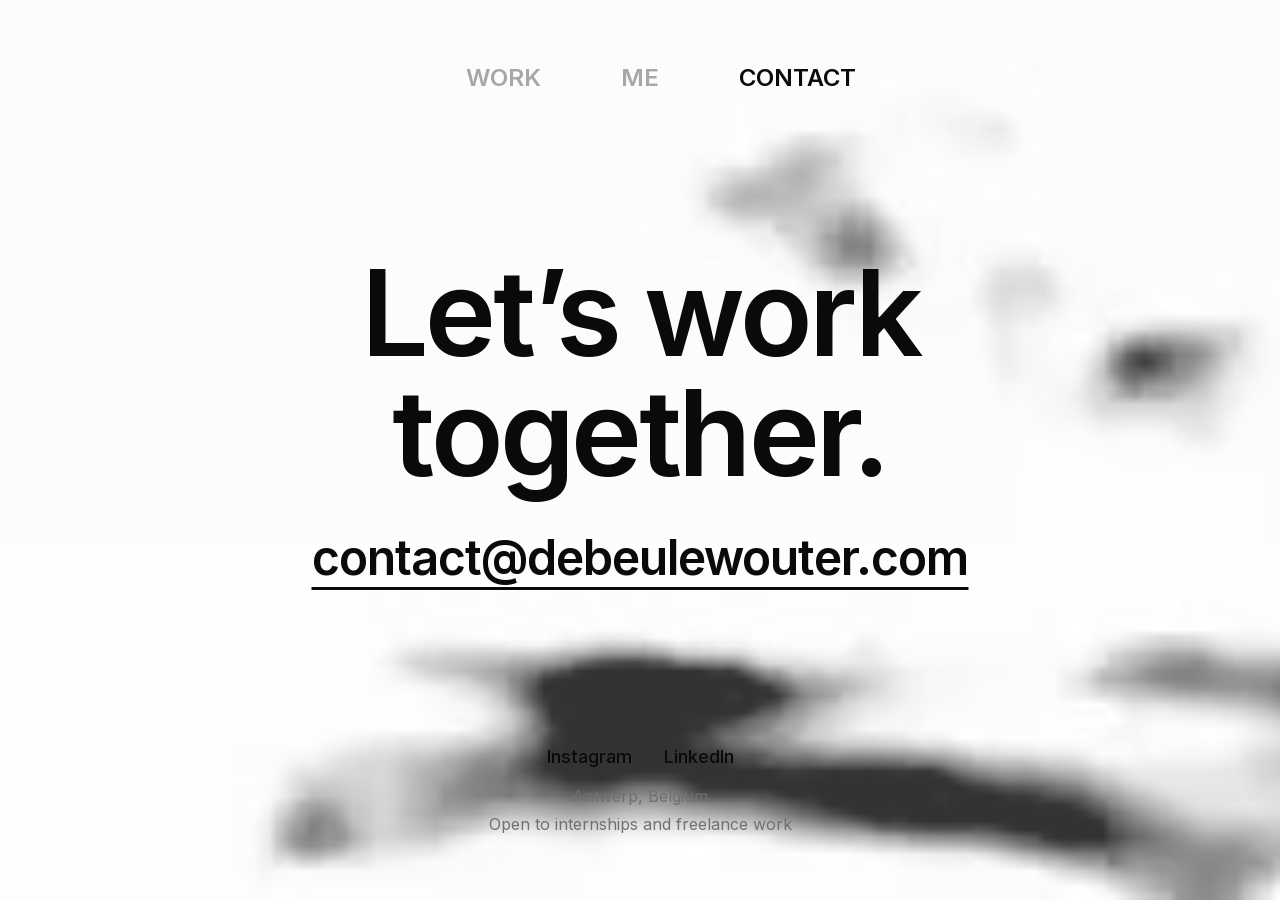
==== commit 0cbc7186: "update" ====
--- a/contact.html
+++ b/contact.html
@@ -7,7 +7,7 @@
 
   <!-- De tekst die Google onder je naam toont, en het kaartje dat verschijnt als iemand je link deelt
        (WhatsApp, LinkedIn, iMessage). Het beeld heeft een volledig adres nodig, anders vinden die apps het niet. -->
-  <meta name="description" content="Get in touch with Wouter De Beule, a graphic design student based in Antwerp. Open to internships and freelance work.">
+  <meta name="description" content="Get in touch with Wouter De Beule, a motion designer based in Antwerp. Open to internships and freelance work.">
   <meta property="og:type" content="website">
   <meta property="og:url" content="https://debeulewouter.com/contact.html">
   <meta property="og:title" content="Contact · Wouter De Beule">
@@ -17,7 +17,7 @@
 
   <!-- Het lettertype staat in je eigen map: geen wachten op een andere server -->
   <link rel="preload" href="fonts/inter-latin.woff2" as="font" type="font/woff2" crossorigin>
-  <link rel="stylesheet" href="css/style.css?v=2026-11-17f">
+  <link rel="stylesheet" href="css/style.css?v=2026-11-19c">
 
   <!-- Bewaart de video's op het toestel zodat ze meteen spelen (zie de uitleg bovenaan in js/videos.js).
        Staat hier en niet onderaan: de achtergrond heeft het nodig vóór de pagina getekend wordt. -->
--- a/css/style.css
+++ b/css/style.css
@@ -64,6 +64,16 @@
 p,
 dd {
   text-wrap: pretty;
+}
+
+/* Tekst die je niet ziet, maar die Google en schermlezers wel lezen (bv. de titel van Work) */
+.visually-hidden {
+  position: absolute;
+  width: 1px;
+  height: 1px;
+  overflow: hidden;
+  clip-path: inset(50%);
+  white-space: nowrap;
 }
 
 /* Woorden die altijd samen op één regel blijven (bv. post-processing, nooit afbreken na "post-") */
@@ -396,7 +406,7 @@
 }
 
 .card--soon .card__image {
-  letter-spacing: 0.12em;
+  font-weight: 600;   /* zoals de nav: hoofdletters zonder extra letterafstand */
 }
 
 .card--soon .card__title {
@@ -707,13 +717,6 @@
   --hero-share: 0.58;
 }
 
-/* Naast een brede video is de tekstkolom smaller: een kleinere titel blijft op één regel */
-@media (min-width: 769px) and (min-height: 561px) and (orientation: landscape) {
-  .project__intro--wide .project__title {
-    font-size: clamp(calc(32 * var(--u)), min(3vw, 5.5svh), calc(96 * var(--u)));
-  }
-}
-
 .project__hero {
   align-self: center;   /* is de tekst toch hoger dan het beeld (heel kleine schermen), dan staat het beeld in het midden ernaast */
   aspect-ratio: var(--hero-ratio);
@@ -784,14 +787,14 @@
   min-width: 0;
 }
 
-/* De letters groeien mee met de breedte en de hoogte van je scherm.
-   margin-top: een hoofdletter begint 0.14em onder de bovenkant van zijn regel. Zoveel schuift de titel
+/* Even groot als de titel op Me, bij elk project: een lange titel loopt dan over twee regels.
+   margin-top: een hoofdletter begint 0.19em onder de bovenkant van zijn regel. Zoveel schuift de titel
    omhoog, zodat de bovenkant van de letters zelf (niet van de lege ruimte erboven) gelijk ligt met het beeld. */
 .project__title {
-  margin-top: -0.14em;
-  font-size: clamp(calc(40 * var(--u)), min(5vw, 9svh), calc(96 * var(--u)));
+  margin-top: -0.19em;
+  font-size: calc(64 * var(--u));
   font-weight: 600;
-  line-height: 1;
+  line-height: 1.1;
   letter-spacing: var(--tracking-display);
 }
 
@@ -841,12 +844,12 @@
   flex-direction: column;
   gap: clamp(calc(12 * var(--u)), 2.2svh, calc(24 * var(--u)));
   font-size: clamp(calc(16 * var(--u)), min(1.05vw, 1.9svh), calc(20 * var(--u)));
-  line-height: 1.55;
+  line-height: 1.5;
   color: var(--text);
 }
 
 .case__story p:first-child {
-  font-size: clamp(calc(20 * var(--u)), min(1.7vw, 3svh), calc(32 * var(--u)));
+  font-size: calc(24 * var(--u));   /* even groot als de tekst op Me */
   font-weight: 500;
   line-height: 1.3;
   letter-spacing: var(--tracking-title);
@@ -996,7 +999,7 @@
   display: flex;
   gap: calc(32 * var(--u));
   margin-bottom: calc(12 * var(--u));
-  font-size: calc(20 * var(--u));
+  font-size: calc(18 * var(--u));
   font-weight: 500;
 }
 
@@ -1310,8 +1313,7 @@
   }
 
   .project__title {
-    font-size: 32px;
-    line-height: 1.05;
+    font-size: 36px;   /* even groot als de titel op Me */
   }
 
   .project__case {
@@ -1338,7 +1340,7 @@
   }
 
   .case__story p:first-child {
-    font-size: 20px;
+    font-size: 18px;   /* even groot als de tekst op Me */
     line-height: 1.35;
   }
 
